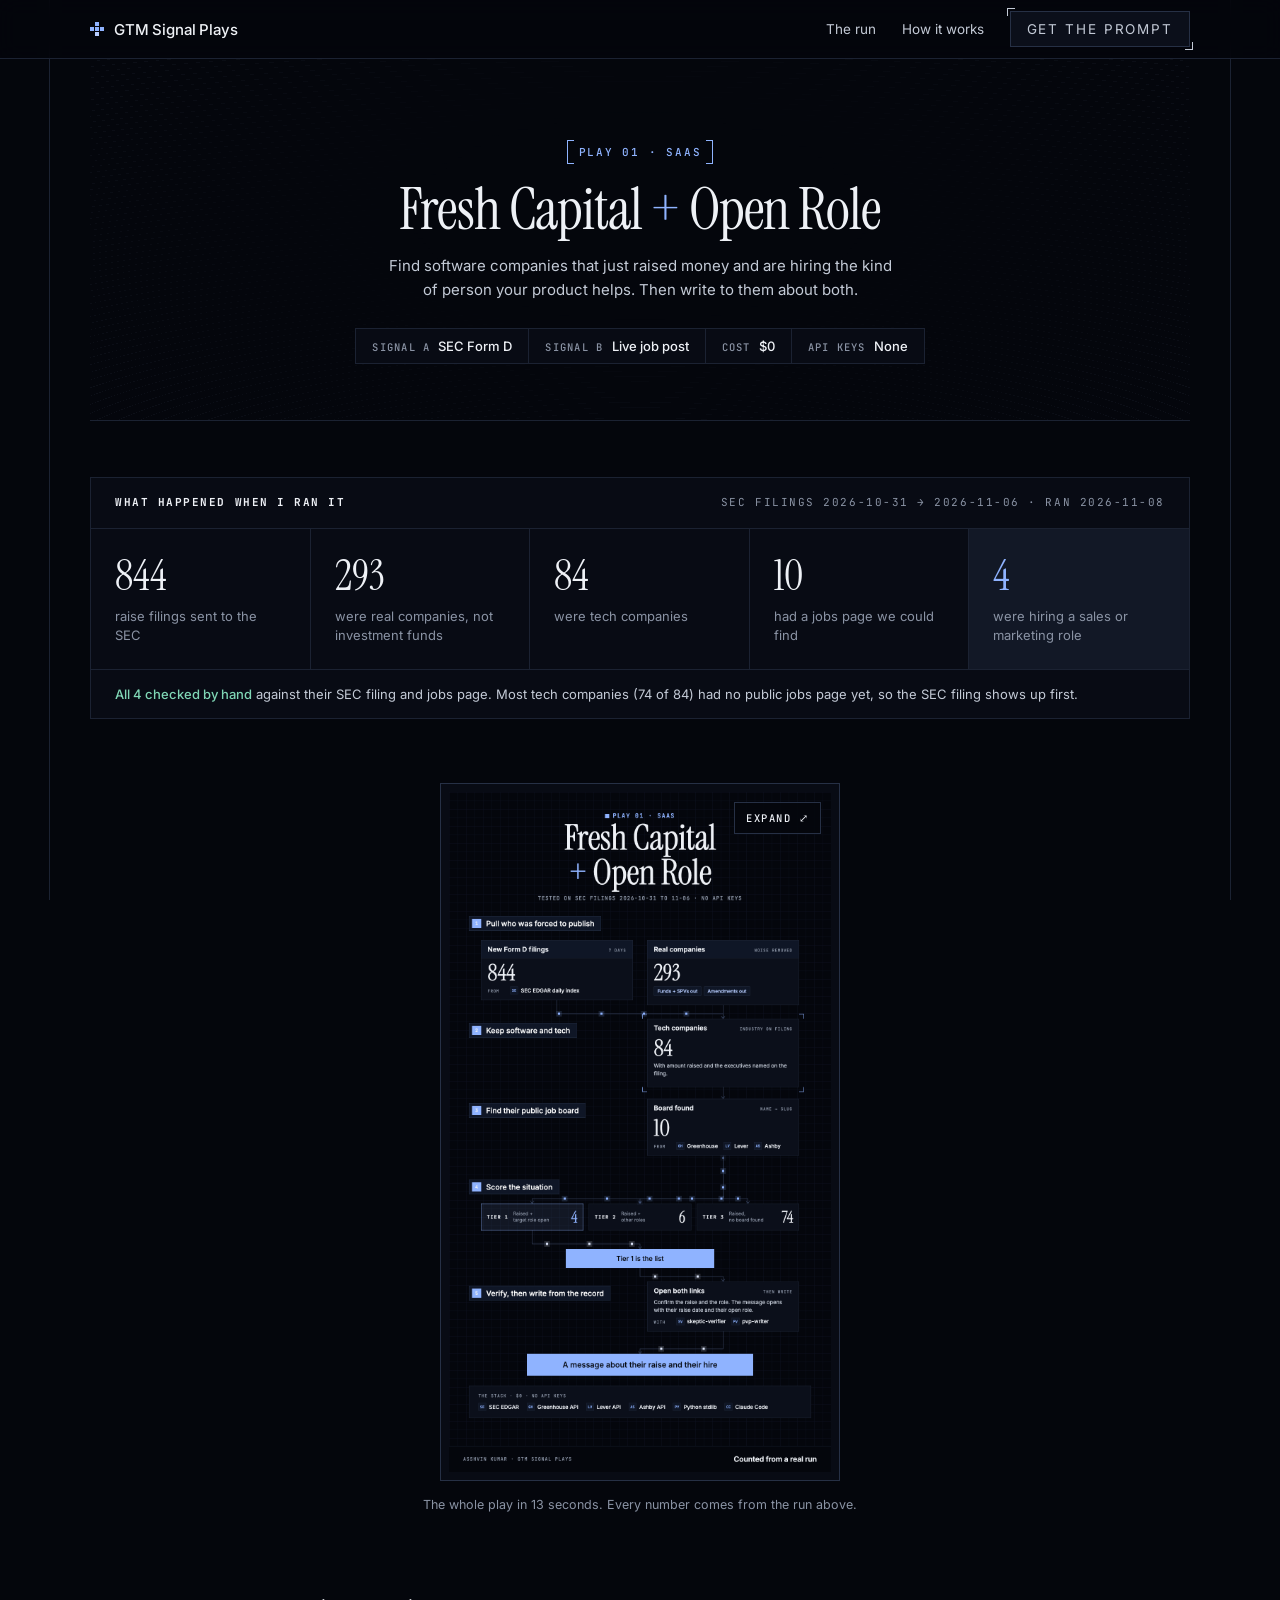
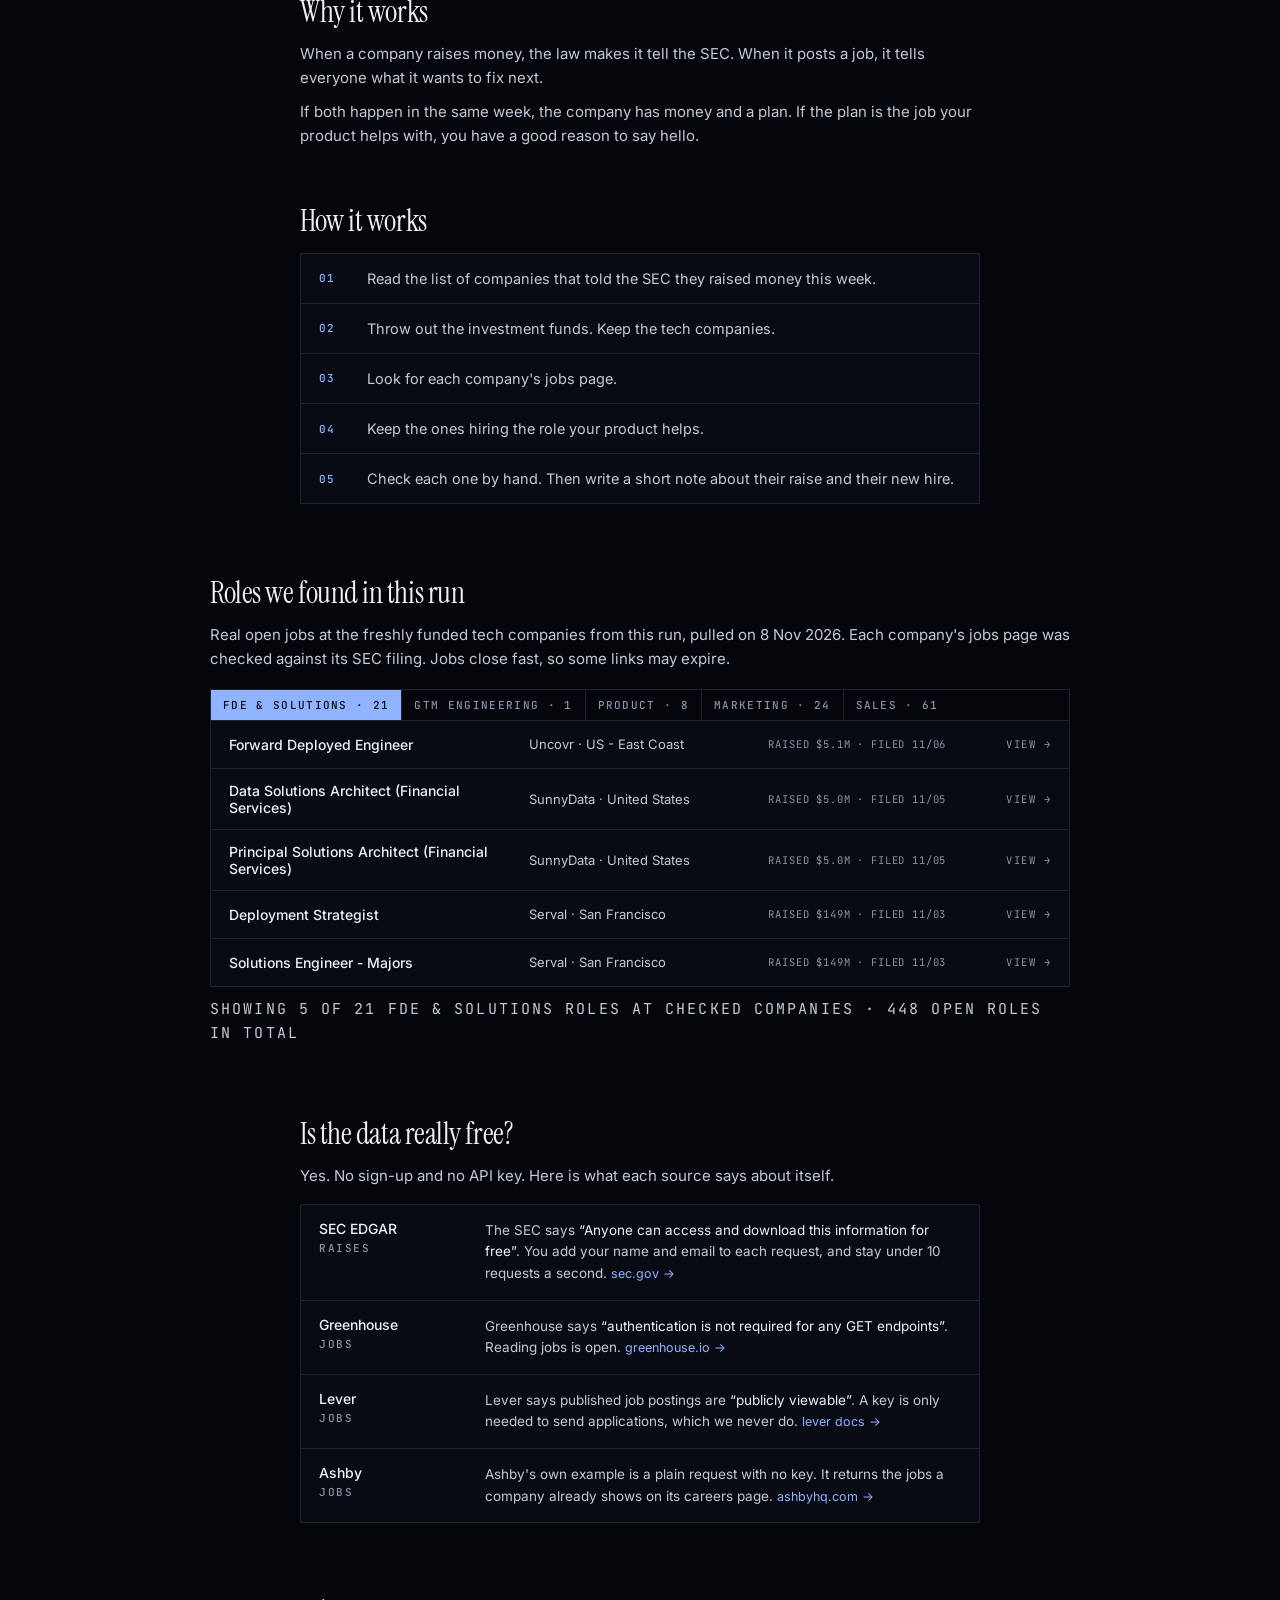
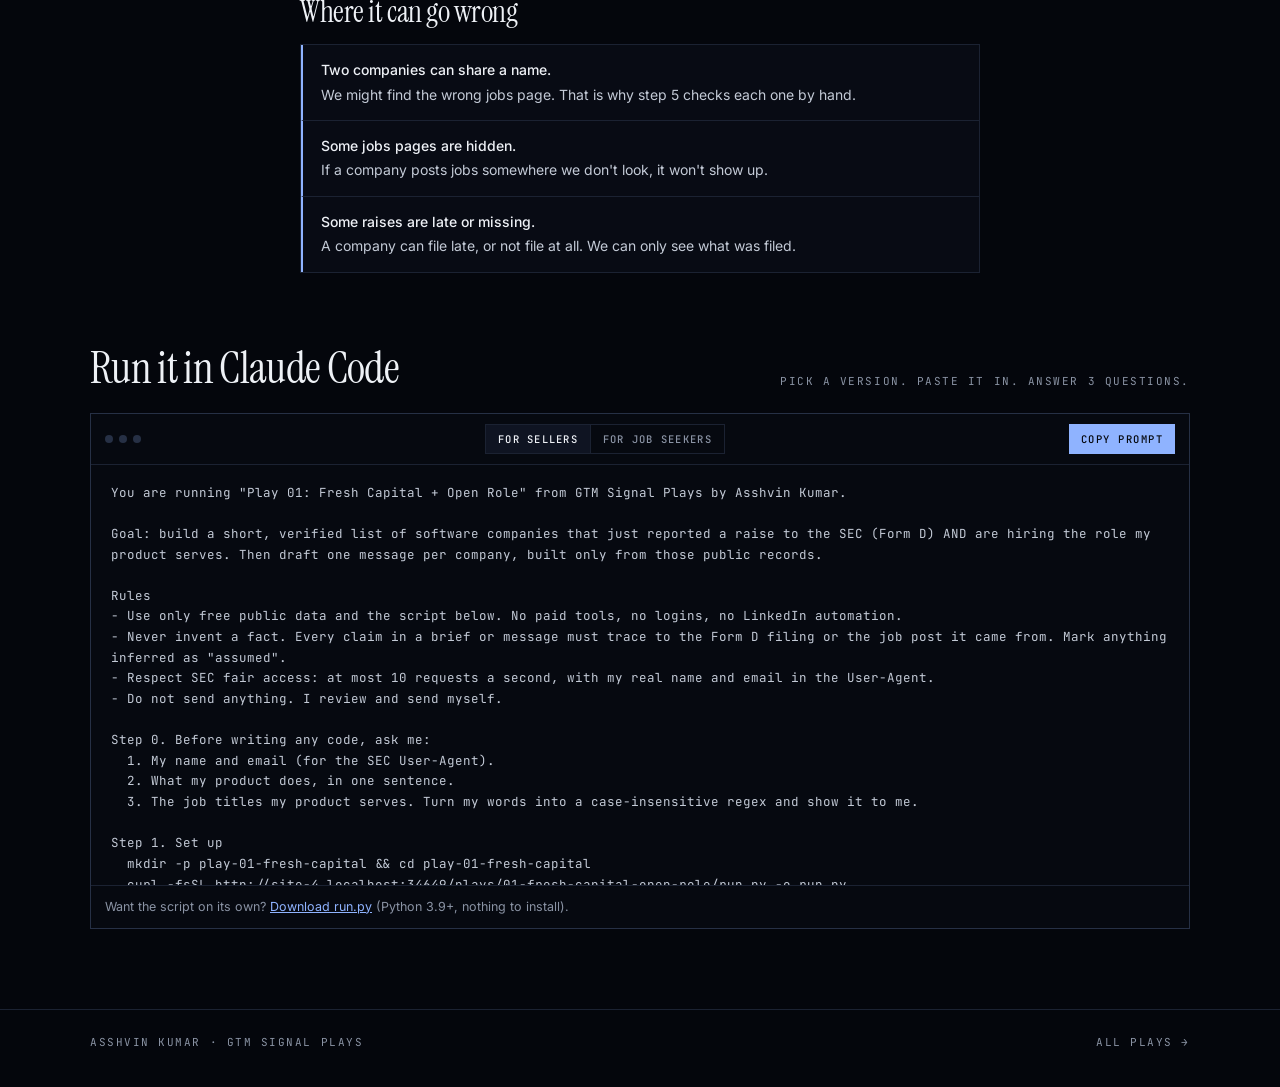
==== plays/01-fresh-capital-open-role/index.html @ 68082cbf "feat: GTM Signal Plays site with Play 01 Co-Authored-By: Claude Opus 5.5 <noreply@anthropic.com>" ====
<!doctype html>
<html lang="en">
<head>
<meta charset="utf-8">
<meta name="viewport" content="width=device-width, initial-scale=1">
<title>Fresh Capital + Open Role · GTM Signal Plays</title>
<meta name="description" content="Play 01: find software companies that just told the SEC they raised money and are hiring the role you help with. Free public data, no API keys, one Claude Code prompt.">
<link rel="preconnect" href="https://fonts.googleapis.com">
<link rel="preconnect" href="https://fonts.gstatic.com" crossorigin>
<link href="https://fonts.googleapis.com/css2?family=Instrument+Serif:ital@0;1&family=Inter:wght@400;500;600&family=JetBrains+Mono:wght@500;600&display=swap" rel="stylesheet">
<link rel="stylesheet" href="../../assets/site.css">
</head>
<body>
<header class="nav">
  <div class="wrap">
    <a class="brand" href="../../"><i></i>GTM Signal Plays</a>
    <nav aria-label="Main navigation"><a href="#receipt">The run</a><a href="#how">How it works</a><a class="cta brackets" href="#prompt">Get the prompt</a></nav>
  </div>
</header>

<main class="wrap">
  <section class="play-head" aria-labelledby="play-title">
    <span class="bracket-tag rise">PLAY 01 · SAAS</span>
    <h1 id="play-title" class="rise d1">Fresh Capital <em>+</em> Open Role</h1>
    <p class="lede rise d2">Find software companies that just raised money and are hiring the kind of person your product helps. Then write to them about both.</p>
    <div class="facts rise d3">
      <span><b>SIGNAL A</b>SEC Form D</span>
      <span><b>SIGNAL B</b>Live job post</span>
      <span><b>COST</b>$0</span>
      <span><b>API KEYS</b>None</span>
    </div>
  </section>

  <section class="receipt2" id="receipt" aria-labelledby="receipt-title">
    <header>
      <h2 id="receipt-title" class="mono">What happened when I ran it</h2>
      <span class="mono" data-r="window_label">Window</span>
    </header>
    <div class="steps-row">
      <div><strong data-r="form_d_new">844</strong><span>raise filings sent to the SEC</span></div>
      <div><strong data-r="operating">293</strong><span>were real companies, not investment funds</span></div>
      <div><strong data-r="tech">84</strong><span>were tech companies</span></div>
      <div><strong data-r="with_board">10</strong><span>had a jobs page we could find</span></div>
      <div><strong data-r="tier1">4</strong><span>were hiring a sales or marketing role</span></div>
    </div>
    <footer><b>All 4 checked by hand</b> against their SEC filing and jobs page. Most tech companies (74 of 84) had no public jobs page yet, so the SEC filing shows up first.</footer>
  </section>

  <figure class="stage" aria-label="Animated diagram of the play">
    <div class="stage-frame">
      <video id="clip" src="graphic.mp4?v=3" poster="poster.png?v=3" autoplay muted loop playsinline width="1080" height="1920"></video>
      <button class="expand" id="expand" type="button" aria-haspopup="dialog">Expand ⤢</button>
    </div>
    <figcaption>The whole play in 13 seconds. Every number comes from the run above.</figcaption>
  </figure>

  <dialog class="lightbox" id="lightbox" aria-label="Diagram, full size">
    <div class="lightbox-bar"><span class="mono">Play 01 · full size · scroll to read</span><button class="close" id="close" type="button">Close ✕</button></div>
    <div class="lightbox-inner">
      <video src="graphic.mp4?v=3" poster="poster.png?v=3" muted loop playsinline width="1080" height="1920"></video>
    </div>
  </dialog>

  <section class="simple" id="how" aria-labelledby="why-title">
    <h2 id="why-title">Why it works</h2>
    <p>When a company raises money, the law makes it tell the SEC. When it posts a job, it tells everyone what it wants to fix next.</p>
    <p>If both happen in the same week, the company has money and a plan. If the plan is the job your product helps with, you have a good reason to say hello.</p>

    <h2 style="margin-top:56px">How it works</h2>
    <ol class="plain-steps">
      <li>Read the list of companies that told the SEC they raised money this week.</li>
      <li>Throw out the investment funds. Keep the tech companies.</li>
      <li>Look for each company's jobs page.</li>
      <li>Keep the ones hiring the role your product helps.</li>
      <li>Check each one by hand. Then write a short note about their raise and their new hire.</li>
    </ol>
  </section>


  <section class="simple wide" id="roles" aria-labelledby="roles-title">
    <h2 id="roles-title">Roles we found in this run</h2>
    <p>Real open jobs at the freshly funded tech companies from this run, pulled on 8 Nov 2026. Each company's jobs page was checked against its SEC filing. Jobs close fast, so some links may expire.</p>
    <div class="filters role-filters" role="group" aria-label="Filter roles"></div>
    <div class="roles" id="roles-list"></div>
    <p class="roles-note mono" id="roles-note"></p>
  </section>

  <section class="simple" aria-labelledby="free-title">
    <h2 id="free-title">Is the data really free?</h2>
    <p>Yes. No sign-up and no API key. Here is what each source says about itself.</p>
    <div class="proof">
      <article><h3>SEC EDGAR<small class="mono">raises</small></h3>
        <p>The SEC says <q>Anyone can access and download this information for free</q>. You add your name and email to each request, and stay under 10 requests a second. <a href="https://www.sec.gov/os/accessing-edgar-data" rel="noopener">sec.gov →</a></p></article>
      <article><h3>Greenhouse<small class="mono">jobs</small></h3>
        <p>Greenhouse says <q>authentication is not required for any GET endpoints</q>. Reading jobs is open. <a href="https://developers.greenhouse.io/job-board.html" rel="noopener">greenhouse.io →</a></p></article>
      <article><h3>Lever<small class="mono">jobs</small></h3>
        <p>Lever says published job postings are <q>publicly viewable</q>. A key is only needed to send applications, which we never do. <a href="https://github.com/lever/postings-api" rel="noopener">lever docs →</a></p></article>
      <article><h3>Ashby<small class="mono">jobs</small></h3>
        <p>Ashby's own example is a plain request with no key. It returns the jobs a company already shows on its careers page. <a href="https://developers.ashbyhq.com/docs/public-job-posting-api" rel="noopener">ashbyhq.com →</a></p></article>
    </div>
  </section>

  <section class="simple" aria-labelledby="oops-title">
    <h2 id="oops-title">Where it can go wrong</h2>
    <div class="oops">
      <div><b>Two companies can share a name.</b>We might find the wrong jobs page. That is why step 5 checks each one by hand.</div>
      <div><b>Some jobs pages are hidden.</b>If a company posts jobs somewhere we don't look, it won't show up.</div>
      <div><b>Some raises are late or missing.</b>A company can file late, or not file at all. We can only see what was filed.</div>
    </div>
  </section>

  <section id="prompt" aria-labelledby="prompt-title">
    <div class="sec-head"><h2 id="prompt-title" style="font:400 44px/1.05 var(--serif)">Run it in Claude Code</h2>
      <p class="mono">Pick a version. Paste it in. Answer 3 questions.</p></div>
    <div class="prompt">
      <div class="prompt-head"><div class="dots" aria-hidden="true"><i></i><i></i><i></i></div><div class="tabs" role="tablist" aria-label="Prompt version"><button class="tab" role="tab" aria-selected="true" data-p="prompt-text">For sellers</button><button class="tab" role="tab" aria-selected="false" data-p="prompt-jobs">For job seekers</button></div>
        <button class="copy" id="copy" type="button">Copy prompt</button></div>
<pre id="prompt-text">You are running "Play 01: Fresh Capital + Open Role" from GTM Signal Plays by Asshvin Kumar.

Goal: build a short, verified list of software companies that just reported a raise to the SEC (Form D) AND are hiring the role my product serves. Then draft one message per company, built only from those public records.

Rules
- Use only free public data and the script below. No paid tools, no logins, no LinkedIn automation.
- Never invent a fact. Every claim in a brief or message must trace to the Form D filing or the job post it came from. Mark anything inferred as "assumed".
- Respect SEC fair access: at most 10 requests a second, with my real name and email in the User-Agent.
- Do not send anything. I review and send myself.

Step 0. Before writing any code, ask me:
  1. My name and email (for the SEC User-Agent).
  2. What my product does, in one sentence.
  3. The job titles my product serves. Turn my words into a case-insensitive regex and show it to me.

Step 1. Set up
  mkdir -p play-01-fresh-capital &amp;&amp; cd play-01-fresh-capital
  curl -fsSL __RUN_PY_URL__ -o run.py
  Read run.py fully. Tell me in 5 bullets what it does and which URLs it calls. It needs Python 3.9+ and nothing else.

Step 2. Run it on the last 14 days
  SEC_USER_AGENT="&lt;my name&gt; &lt;my email&gt;" python3 run.py --days 14 --roles "&lt;regex from step 0&gt;"
  It writes out/&lt;date&gt;/accounts.csv, summary.json and briefs.md. Show me the funnel counts from summary.json.

Step 3. Verify before trusting it
  For every Tier 1 row (or 10 at random if there are more):
  - open the Form D link and confirm the company name, filing date and amount;
  - open the job link and confirm the role is live at the same company. For slug-only matches, compare the board's website, company description and job locations with the filing's state;
  - remove or downgrade any row that fails, and tell me why.
  Save the result as verified.csv.

Step 4. Brief each verified company (5 lines max) in briefs-verified.md
  What they raised and when; the role they opened; who signed the filing; the problem that role is likely hired to fix (mark as assumed); why my product fits that problem.

Step 5. Draft one message per company in messages.md (under 90 words)
  - To the executive named on the filing or the hiring manager.
  - Open with the record: the raise and the open role, with dates. Not with me.
  - Give one useful observation they can act on even if they never reply.
  - End with one low-effort question. No links, no "hope you're well", no fake familiarity.
  Then reread each draft as the buyer: would they forward it to a colleague? Rewrite any that would be deleted.

Step 6. Hand over
  verified.csv, briefs-verified.md, messages.md, and a 3-line summary with the funnel counts. Suggest the --roles regex and --days window for next week's run.</pre>
<pre id="prompt-jobs" hidden>You are running "Play 01 for job seekers: Fresh Capital + Open Role" from GTM Signal Plays by Asshvin Kumar.

Goal: find jobs at software companies that just raised money (SEC Form D) and are hiring for roles that fit my resume. Then help me write a short, honest note for each.

Rules
- Use only free public data and the script below. No logins, no auto-applying, no LinkedIn automation.
- My resume stays on my computer. Read it locally and never upload it anywhere.
- Never invent facts about me or the company. Every claim must trace to my resume, the Form D filing or the job post.

Step 0. Ask me 3 things before doing anything:
  1. The path to my resume on this computer (PDF, DOCX or TXT).
  2. The roles I want (for example: forward deployed engineer, GTM engineer, product manager). Turn them into a case-insensitive regex and show it to me.
  3. Where I can work (cities, remote, countries), plus my name and email for the SEC User-Agent.

Step 1. Read my resume locally. List my top 8 skills and my 3 strongest results with numbers. Let me correct them.

Step 2. Set up
  mkdir -p play-01-jobs &amp;&amp; cd play-01-jobs
  curl -fsSL __RUN_PY_URL__ -o run.py
  Read run.py fully. Tell me in 5 bullets what it does and which URLs it calls.

Step 3. Run it on the last 30 days (the SEC step takes 15 to 20 minutes)
  SEC_USER_AGENT="&lt;my name&gt; &lt;my email&gt;" python3 run.py --days 30 --roles "&lt;regex from step 0&gt;"
  It writes out/&lt;date&gt;/jobs.csv: every open role at those companies, with the raise amount and filing date.

Step 4. Filter and rank
  Keep roles that match my regex and my locations. Check each company's jobs page really belongs to the company on the filing (name, website, job locations vs the filing's state); drop any that fail and tell me why.
  Rank the rest by fit with my resume. Show the top 10 as a table: role, company, location, raised, filed, fit 1-5, one-line why, link.

Step 5. For my top 5, write notes.md:
  - Why this company, now: the raise and the open role, with dates.
  - The 2 parts of my resume that best match the job post, quoted from my resume.
  - A 70-word note to the hiring manager. Open with their news, not with me. No buzzwords.

Step 6. Hand over jobs-shortlist.csv and notes.md. Do not apply or send anything. I do that myself.</pre>
      <div class="prompt-foot">Want the script on its own? <a href="run.py" download>Download run.py</a> (Python 3.9+, nothing to install).</div>
    </div>
  </section>
</main>

<footer class="site">
  <div class="wrap"><span class="mono">Asshvin Kumar · GTM Signal Plays</span><span class="mono"><a href="../../" style="text-decoration:none">All plays →</a></span></div>
</footer>

<!-- Source of truth: plays/01-fresh-capital-open-role/out/2026-11-08/summary.json -->
<script id="receipt-data" type="application/json">
{ "window": "2026-10-31 to 2026-11-06", "run_at": "2026-11-08T22:35:36", "form_d_new": 844, "operating": 293, "tech": 84, "with_board": 10, "tier1": 4 }
</script>
<script>
  const R = JSON.parse(document.getElementById('receipt-data').textContent);
  document.querySelector('[data-r="window_label"]').textContent =
    'SEC filings ' + R.window.replace(' to ', ' → ') + ' · ran ' + R.run_at.slice(0, 10);
  const reduce = window.matchMedia('(prefers-reduced-motion: reduce)').matches;
  const counters = [...document.querySelectorAll('.steps-row [data-r]')];
  const countUp = () => counters.forEach((el) => {
    const target = R[el.dataset.r] || 0;
    if (reduce) { el.textContent = target.toLocaleString('en-US'); return; }
    const t0 = performance.now();
    const tick = (now) => {
      const p = Math.min(1, (now - t0) / 1200), e = 1 - Math.pow(1 - p, 3);
      el.textContent = Math.round(target * e).toLocaleString('en-US');
      if (p < 1) requestAnimationFrame(tick);
    };
    requestAnimationFrame(tick);
  });
  // count up when the receipt scrolls into view
  new IntersectionObserver((entries, obs) => {
    if (entries.some((e) => e.isIntersecting)) { countUp(); obs.disconnect(); }
  }, { threshold: 0.4 }).observe(document.getElementById('receipt'));

  // expand the diagram
  const box = document.getElementById('lightbox');
  const bigVideo = box.querySelector('video');
  const openBox = () => { box.showModal(); box.scrollTop = 0; bigVideo.currentTime = 0; bigVideo.play(); };
  document.getElementById('expand').addEventListener('click', openBox);
  document.getElementById('clip').addEventListener('click', openBox);
  document.getElementById('close').addEventListener('click', () => { bigVideo.pause(); box.close(); });
  box.addEventListener('close', () => bigVideo.pause());

  // prompt: point the download at this site, and copy
  const runUrl = new URL('run.py', location.href).href;
  ['prompt-text', 'prompt-jobs'].forEach((id) => { const el = document.getElementById(id); el.textContent = el.textContent.replace('__RUN_PY_URL__', runUrl); });
  const visiblePrompt = () => document.querySelector('.prompt pre:not([hidden])');
  const btn = document.getElementById('copy');
  btn.addEventListener('click', async () => {
    try { await navigator.clipboard.writeText(visiblePrompt().textContent); btn.textContent = 'Copied'; }
    catch (err) {
      const range = document.createRange(); range.selectNodeContents(visiblePrompt());
      const sel = getSelection(); sel.removeAllRanges(); sel.addRange(range);
      btn.textContent = 'Press Ctrl/Cmd + C';
    }
    setTimeout(() => { btn.textContent = 'Copy prompt'; }, 2000);
  });
</script>
<script id="roles-data" type="application/json">{"as_of":"2026-11-08","counts":{"FDE & solutions":21,"GTM engineering":1,"Product":8,"Marketing":24,"Sales":61},"total_open_roles_all_boards":448,"examples":{"FDE & solutions":[{"t":"Forward Deployed Engineer","c":"Uncovr","l":"US - East Coast","u":"https://jobs.ashbyhq.com/uncovr/be4db295-6b96-481f-9317-132d60fc0b0c","r":5144983,"f":"11/06"},{"t":"Data Solutions Architect (Financial Services)","c":"SunnyData","l":"United States","u":"https://jobs.ashbyhq.com/SunnyData/aa21adce-fc31-410c-86a1-2ed83b9a596f","r":4995000,"f":"11/05"},{"t":"Principal Solutions Architect (Financial Services)","c":"SunnyData","l":"United States","u":"https://jobs.ashbyhq.com/SunnyData/d81ce62f-5dd7-439e-9d0b-adffde1616fe","r":4995000,"f":"11/05"},{"t":"Deployment Strategist","c":"Serval","l":"San Francisco","u":"https://jobs.ashbyhq.com/Serval/565c665a-c632-448b-87c5-849bc095de05","r":149212926,"f":"11/03"},{"t":"Solutions Engineer - Majors","c":"Serval","l":"San Francisco","u":"https://jobs.ashbyhq.com/Serval/c77d8ff1-2f28-409e-9afc-56317b8e7e41","r":149212926,"f":"11/03"}],"GTM engineering":[{"t":"GTM Systems","c":"Legora","l":"New York City","u":"https://jobs.ashbyhq.com/legora/a465beed-5aac-4fdf-9a79-fca07c11fe3c","r":220820026,"f":"11/04"}],"Product":[{"t":"Head of Product","c":"Multiply Labs","l":"San Francisco","u":"https://jobs.lever.co/multiplylabs/7117520e-6a09-4321-9dcc-b2d1e7708f2e","r":52250260,"f":"11/05"},{"t":"Senior Product Manager - Monetization ","c":"Legora","l":"New York City","u":"https://jobs.ashbyhq.com/legora/2dfdbd92-5307-49a0-80ab-fa95824474f0","r":220820026,"f":"11/04"},{"t":"Senior Product Manager - Enterprise","c":"Legora","l":"New York City","u":"https://jobs.ashbyhq.com/legora/ff561bd0-36a7-4471-8c79-3e2dc830854f","r":220820026,"f":"11/04"}],"Marketing":[{"t":"Product Marketing Lead","c":"Serval","l":"San Francisco","u":"https://jobs.ashbyhq.com/Serval/204d22ce-8b83-4c56-9810-b40dcbcc9ca2","r":149212926,"f":"11/03"},{"t":"Senior Strategic Field Marketing Manager, West","c":"Serval","l":"San Francisco","u":"https://jobs.ashbyhq.com/Serval/f89aa732-8b6c-4c8c-9b7b-de5e6b396440","r":149212926,"f":"11/03"},{"t":"B2C Marketing Lead","c":"Summer","l":"Remote - U.S.","u":"https://job-boards.greenhouse.io/summer/jobs/8197806003","r":1566779,"f":"11/02"},{"t":"Senior Product Marketing Manager, Pricing and Packaging","c":"Legora","l":"New York City","u":"https://jobs.ashbyhq.com/legora/08a90694-c366-4d82-a9da-72f80e7b0340","r":220820026,"f":"11/04"},{"t":"Senior Product Marketing Manager, Partnerships","c":"Legora","l":"New York City","u":"https://jobs.ashbyhq.com/legora/134bcd91-ac6e-41d6-82be-fdbf5c6dd989","r":220820026,"f":"11/04"}],"Sales":[{"t":"Business Development Manager","c":"Contoro","l":"Buena Park, CA","u":"https://jobs.ashbyhq.com/contoro/5fbb4778-6b11-4bf8-82f7-650bd7edfe83","r":10999943,"f":"11/05"},{"t":"VP of Commercial Strategy & Partnerships","c":"Multiply Labs","l":"San Francisco","u":"https://jobs.lever.co/multiplylabs/5e5b9acb-f0c6-4dd7-86a6-5cb39c003c77","r":52250260,"f":"11/05"},{"t":"Account Executive, Majors - West","c":"Serval","l":"San Francisco","u":"https://jobs.ashbyhq.com/Serval/5d3e213d-cdda-458e-a57f-b39ab1cb7456","r":149212926,"f":"11/03"},{"t":"Sales Manager, Mid-Market - East","c":"Serval","l":"New York","u":"https://jobs.ashbyhq.com/Serval/0ba1342d-9714-4653-a2bd-bb1cccb89ad1","r":149212926,"f":"11/03"},{"t":"Account Executive, SMB","c":"Legora","l":"Denver","u":"https://jobs.ashbyhq.com/legora/41ce10ab-8cb7-4923-a2e3-819875689a7c","r":220820026,"f":"11/04"}]}}</script>
<script>
  // roles from the run
  const RD = JSON.parse(document.getElementById('roles-data').textContent);
  const list = document.getElementById('roles-list'), bar = document.querySelector('.role-filters');
  const money = (n) => n == null ? 'amount not filed' : '$' + (n >= 1e6 ? (n / 1e6).toFixed(n >= 1e8 ? 0 : 1) + 'M' : Math.round(n / 1e3) + 'K');
  const esc = (t) => String(t).replace(/[&<>"]/g, (c) => ({ '&': '&amp;', '<': '&lt;', '>': '&gt;', '"': '&quot;' }[c]));
  const draw = (b) => {
    list.innerHTML = RD.examples[b].map((r) => `<a class="role" href="${esc(r.u)}" target="_blank" rel="noopener">
      <span class="role-t">${esc(r.t)}</span><span class="role-c">${esc(r.c)} · ${esc(r.l)}</span>
      <span class="role-m mono">raised ${money(r.r)} · filed ${esc(r.f)}</span><span class="role-go mono">View →</span></a>`).join('');
    document.getElementById('roles-note').textContent =
      'Showing ' + RD.examples[b].length + ' of ' + RD.counts[b] + ' ' + b + ' roles at checked companies · ' + RD.total_open_roles_all_boards + ' open roles in total';
    bar.querySelectorAll('.filter').forEach((x) => x.setAttribute('aria-pressed', String(x.dataset.b === b)));
  };
  Object.keys(RD.examples).forEach((b) => {
    const btn = document.createElement('button'); btn.className = 'filter'; btn.dataset.b = b;
    btn.textContent = b + ' · ' + RD.counts[b]; btn.addEventListener('click', () => draw(b)); bar.appendChild(btn);
  });
  draw('FDE & solutions');

  // prompt tabs
  document.querySelectorAll('.tab').forEach((t) => t.addEventListener('click', () => {
    document.querySelectorAll('.tab').forEach((x) => x.setAttribute('aria-selected', String(x === t)));
    ['prompt-text', 'prompt-jobs'].forEach((id) => { document.getElementById(id).hidden = id !== t.dataset.p; });
  }));
</script>
</body>
</html>
---- assets/site.css ----
/* GTM Signal Plays · Asshvin Kumar
   Dark navy system: framed column, thin borders, serif + light-blue accent, mono labels, bracket corners. */
:root {
  --bg: #04060c; --bg-2: #080b14; --panel: #0b0f1a; --panel-2: #0f1422;
  --line: #1b2232; --line-2: #263045;
  --ink: #eef1f6; --ink-2: #c3cad6; --muted: #8a93a4; --dim: #5d6678;
  --accent: #8fb3ff; --accent-2: #b7cdff; --accent-ink: #06090f; --accent-soft: rgba(143,179,255,.08);
  --ok: #7fd6b5;
  --serif: 'Instrument Serif', Georgia, serif;
  --sans: Inter, system-ui, -apple-system, sans-serif;
  --mono: 'JetBrains Mono', ui-monospace, Menlo, monospace;
  --ease: cubic-bezier(.16, 1, .3, 1);
  --frame: 1180px;
}
* { box-sizing: border-box; margin: 0; padding: 0; }
html { -webkit-text-size-adjust: 100%; scroll-behavior: smooth; }
body { background: var(--bg); color: var(--ink); font: 400 14.5px/1.6 var(--sans); -webkit-font-smoothing: antialiased; }
/* framed center column, like a page ruler */
body::before { content: ""; position: fixed; inset: 0; max-width: var(--frame); margin: 0 auto; pointer-events: none; z-index: 0;
  border-left: 1px solid var(--line); border-right: 1px solid var(--line); }
main, header, footer { position: relative; z-index: 1; }
a { color: inherit; }
img, video { display: block; max-width: 100%; }
.wrap { max-width: var(--frame); margin: 0 auto; padding: 0 40px; }
.mono { font-family: var(--mono); letter-spacing: .14em; text-transform: uppercase; font-size: 11px; color: var(--muted); }

/* corner brackets helper */
.brackets { position: relative; }
.brackets::before, .brackets::after { content: ""; position: absolute; width: 7px; height: 7px; border-color: var(--ink-2); border-style: solid; }
.brackets::before { top: -4px; left: -4px; border-width: 1px 0 0 1px; }
.brackets::after { bottom: -4px; right: -4px; border-width: 0 1px 1px 0; }

/* nav */
.nav { position: sticky; top: 0; z-index: 20; background: rgba(4,6,12,.82); backdrop-filter: blur(10px); border-bottom: 1px solid var(--line); }
.nav .wrap { display: flex; align-items: center; justify-content: space-between; height: 58px; }
.brand { display: flex; align-items: center; gap: 10px; text-decoration: none; font: 500 15px var(--sans); letter-spacing: -.01em; }
.brand i { width: 14px; height: 14px; display: grid; grid-template-columns: repeat(3, 1fr); gap: 1px; }
.brand i::before { content: ""; grid-column: 2; width: 4px; height: 4px; background: var(--accent); box-shadow: -5px 5px 0 var(--accent), 0 5px 0 var(--accent), 5px 5px 0 var(--accent), 0 10px 0 var(--accent-2); }
.nav nav { display: flex; align-items: center; gap: 26px; }
.nav nav a { font: 400 13.5px var(--sans); color: var(--ink-2); text-decoration: none; transition: color .2s; }
.nav nav a:hover { color: var(--ink); }
.cta { font: 500 11.5px var(--mono); letter-spacing: .14em; text-transform: uppercase; color: var(--ink); text-decoration: none;
  padding: 9px 16px; border: 1px solid var(--line-2); background: var(--panel); }
.cta:hover { border-color: var(--ink-2); }

/* hero */
.hero { position: relative; padding: 96px 40px 72px; text-align: center; overflow: hidden; border-bottom: 1px solid var(--line); }
.hero::before { content: ""; position: absolute; inset: -40% -10% 0; pointer-events: none; opacity: .9;
  background: repeating-radial-gradient(ellipse 120% 90% at 50% 120%, transparent 0 17px, rgba(160,180,220,.07) 17px 18px);
  -webkit-mask-image: radial-gradient(ellipse at 50% 60%, transparent 18%, #000 70%); mask-image: radial-gradient(ellipse at 50% 60%, transparent 18%, #000 70%); }
.hero > * { position: relative; }
.bracket-tag { display: inline-block; position: relative; padding: 5px 12px; font: 500 11px var(--mono); letter-spacing: .16em; color: var(--accent); text-transform: uppercase; }
.bracket-tag::before, .bracket-tag::after { content: ""; position: absolute; top: 0; bottom: 0; width: 6px; border: 1px solid var(--accent); }
.bracket-tag::before { left: 0; border-right: 0; }
.bracket-tag::after { right: 0; border-left: 0; }
h1.display { font: 400 clamp(38px, 5.2vw, 64px)/1.04 var(--serif); letter-spacing: -.02em; margin: 18px auto 14px; max-width: 760px; }
h1.display em, .play-head h1 em { font-style: normal; color: var(--accent); }
.lede { max-width: 520px; margin: 0 auto; color: var(--ink-2); font-size: 15px; }
.byline { margin-top: 18px; font-size: 13px; color: var(--muted); }
.byline b { color: var(--ink); font-weight: 500; }

/* signal x signal = play: one bordered strip, cells share borders */
.equation { display: grid; grid-template-columns: 1fr 40px 1fr 40px 1fr; border-bottom: 1px solid var(--line); }
.eq-box { padding: 26px 28px; }
.eq-box h3 { font: 500 15px var(--sans); margin: 10px 0 4px; }
.eq-box p { font-size: 13.5px; color: var(--muted); line-height: 1.55; }
.eq-box.play { background: var(--accent-soft); }
.eq-box.play .mono { color: var(--accent); }
.eq-op { display: grid; place-items: center; font: 400 22px var(--serif); color: var(--dim); border-left: 1px solid var(--line); border-right: 1px solid var(--line); }

/* sections */
.sec { padding: 64px 0 80px; }
.sec-head { display: flex; justify-content: space-between; align-items: end; gap: 20px; margin-bottom: 22px; flex-wrap: wrap; }
.sec-head h2 { font: 400 32px/1.05 var(--serif); letter-spacing: -.015em; }
.filters { display: flex; gap: 0; flex-wrap: wrap; border: 1px solid var(--line); }
.filter { font: 500 11px var(--mono); letter-spacing: .12em; text-transform: uppercase; padding: 8px 12px; border: 0; border-right: 1px solid var(--line);
  background: transparent; color: var(--muted); cursor: pointer; transition: color .2s, background .2s; }
.filter:last-child { border-right: 0; }
.filter:hover { color: var(--ink); }
.filter[aria-pressed="true"] { background: var(--accent); color: var(--accent-ink); }
.filter:focus-visible, .copy:focus-visible, .play-card:focus-visible, .expand:focus-visible, .close:focus-visible { outline: 1px solid var(--accent); outline-offset: 3px; }

/* play cards: one bordered grid */
.grid { display: grid; grid-template-columns: repeat(3, 1fr); border-top: 1px solid var(--line); border-left: 1px solid var(--line); }
.play-card { position: relative; display: flex; flex-direction: column; gap: 12px; padding: 24px; min-height: 236px; text-decoration: none;
  border-right: 1px solid var(--line); border-bottom: 1px solid var(--line); background: var(--bg-2); transition: background .3s var(--ease); }
a.play-card:hover { background: var(--panel-2); }
.play-card::before, .play-card::after { content: ""; position: absolute; width: 9px; height: 9px; opacity: 0; border-color: var(--accent); border-style: solid; transition: all .3s var(--ease); }
.play-card::before { top: 14px; left: 14px; border-width: 1px 0 0 1px; }
.play-card::after { bottom: 14px; right: 14px; border-width: 0 1px 1px 0; }
a.play-card:hover::before { opacity: 1; top: 8px; left: 8px; }
a.play-card:hover::after { opacity: 1; bottom: 8px; right: 8px; }
.play-card .top { display: flex; justify-content: space-between; align-items: center; }
.play-card h3 { font: 400 24px/1.1 var(--serif); }
.play-card p { font-size: 13.5px; color: var(--muted); line-height: 1.55; }
.sig { display: flex; gap: 6px; flex-wrap: wrap; align-items: center; }
.sig span { font: 500 10.5px var(--mono); letter-spacing: .1em; text-transform: uppercase; color: var(--ink-2); border: 1px solid var(--line-2); padding: 4px 8px; }
.sig b { font: 400 14px var(--serif); color: var(--dim); }
.card-foot { margin-top: auto; display: flex; justify-content: space-between; align-items: center; padding-top: 14px; border-top: 1px solid var(--line); }
.status { font: 500 10.5px var(--mono); letter-spacing: .12em; text-transform: uppercase; padding: 4px 8px; }
.status.ran { color: var(--accent-ink); background: var(--accent); }
.status.queued { color: var(--muted); border: 1px solid var(--line-2); }
.play-card.queued { background: var(--bg); }
.play-card.queued h3 { color: var(--ink-2); }
.play-card[hidden] { display: none; }

/* play page */
.play-head { position: relative; text-align: center; padding: 80px 40px 56px; overflow: hidden; border-bottom: 1px solid var(--line); }
.play-head::before { content: ""; position: absolute; inset: -40% -10% 0; pointer-events: none;
  background: repeating-radial-gradient(ellipse 120% 90% at 50% 120%, transparent 0 17px, rgba(160,180,220,.06) 17px 18px);
  -webkit-mask-image: radial-gradient(ellipse at 50% 60%, transparent 22%, #000 72%); mask-image: radial-gradient(ellipse at 50% 60%, transparent 22%, #000 72%); }
.play-head > * { position: relative; }
.play-head h1 { font: 400 clamp(34px, 4.6vw, 58px)/1.04 var(--serif); letter-spacing: -.02em; margin: 16px 0 14px; white-space: nowrap; }
.facts { display: inline-flex; flex-wrap: wrap; justify-content: center; margin: 26px auto 0; border: 1px solid var(--line); background: var(--bg-2); }
.facts span { padding: 9px 16px; font: 500 13px var(--sans); border-right: 1px solid var(--line); }
.facts span:last-child { border-right: 0; }
.facts span b { font: 500 10.5px var(--mono); letter-spacing: .12em; color: var(--muted); margin-right: 8px; }

.receipt2 { margin: 56px 0 64px; border: 1px solid var(--line); background: var(--bg-2); }
.receipt2 header { display: flex; justify-content: space-between; align-items: center; gap: 12px; flex-wrap: wrap; padding: 16px 24px; border-bottom: 1px solid var(--line); }
.receipt2 header .mono:first-child { color: var(--ink); }
.steps-row { display: grid; grid-template-columns: repeat(5, 1fr); }
.steps-row div { padding: 26px 24px 24px; border-right: 1px solid var(--line); }
.steps-row div:last-child { border-right: 0; background: var(--accent-soft); }
.steps-row strong { display: block; font: 400 42px/1 var(--serif); font-variant-numeric: tabular-nums; margin-bottom: 10px; }
.steps-row div:last-child strong { color: var(--accent); }
.steps-row span { display: block; font-size: 13px; color: var(--muted); line-height: 1.45; }
.receipt2 footer { padding: 14px 24px; border-top: 1px solid var(--line); font-size: 13px; color: var(--ink-2); }
.receipt2 footer b { color: var(--ok); font-weight: 500; }

.stage { display: flex; flex-direction: column; align-items: center; margin: 0 0 80px; }
.stage-frame { position: relative; width: min(400px, 100%); border: 1px solid var(--line-2); padding: 8px; background: var(--bg-2); }
.stage-frame video { width: 100%; height: auto; aspect-ratio: 9 / 16; background: var(--bg); cursor: zoom-in; }
.expand { position: absolute; top: 18px; right: 18px; font: 500 10.5px var(--mono); letter-spacing: .14em; text-transform: uppercase;
  background: rgba(4,6,12,.85); color: var(--ink); border: 1px solid var(--line-2); padding: 8px 11px; cursor: pointer; transition: border-color .2s; }
.expand:hover { border-color: var(--accent); }
.stage figcaption { margin-top: 14px; font-size: 12.5px; color: var(--muted); }

/* full-size viewer: the diagram at its real 1080px width, scroll to read */
dialog.lightbox { width: 100vw; height: 100vh; max-width: none; max-height: none; margin: 0; border: 0; padding: 0; background: rgba(4,6,12,.94); overflow: auto; }
dialog.lightbox::backdrop { background: rgba(4,6,12,.94); }
.lightbox-inner { width: min(1080px, 100%); margin: 0 auto; padding: 64px 0 48px; }
dialog.lightbox video { width: 100%; height: auto; display: block; border: 1px solid var(--line-2); background: var(--bg); }
.lightbox-bar { position: fixed; top: 0; left: 0; right: 0; display: flex; justify-content: space-between; align-items: center; padding: 12px 20px;
  background: rgba(4,6,12,.9); border-bottom: 1px solid var(--line); z-index: 2; }
.close { font: 500 10.5px var(--mono); letter-spacing: .14em; text-transform: uppercase; background: var(--accent); color: var(--accent-ink); border: 0; padding: 8px 12px; cursor: pointer; }

.simple { max-width: 680px; margin: 0 auto 72px; }
.simple h2 { font: 400 30px/1.1 var(--serif); letter-spacing: -.015em; margin-bottom: 14px; }
.simple > p { font-size: 15px; color: var(--ink-2); margin-bottom: 10px; }
.plain-steps { list-style: none; counter-reset: s; margin-top: 16px; border: 1px solid var(--line); }
.plain-steps li { counter-increment: s; display: grid; grid-template-columns: 34px 1fr; align-items: center; gap: 14px; padding: 13px 18px;
  font-size: 14.5px; color: var(--ink-2); border-bottom: 1px solid var(--line); background: var(--bg-2); }
.plain-steps li:last-child { border-bottom: 0; }
.plain-steps li::before { content: "0" counter(s); font: 500 11px var(--mono); letter-spacing: .1em; color: var(--accent); }
.proof { margin-top: 16px; border: 1px solid var(--line); }
.proof article { display: grid; grid-template-columns: 150px 1fr; gap: 16px; padding: 15px 18px; border-bottom: 1px solid var(--line); background: var(--bg-2); }
.proof article:last-child { border-bottom: 0; }
.proof h3 { font: 500 14px var(--sans); }
.proof h3 small { display: block; margin-top: 4px; }
.proof p { font-size: 13.5px; color: var(--ink-2); }
.proof q { color: var(--ink); }
.proof a { color: var(--accent); font-size: 12.5px; text-decoration: none; }
.oops { margin-top: 16px; border: 1px solid var(--line); }
.oops div { padding: 14px 18px; font-size: 14px; color: var(--ink-2); border-bottom: 1px solid var(--line); background: var(--bg-2); border-left: 2px solid var(--accent); }
.oops div:last-child { border-bottom: 0; }
.oops div b { display: block; color: var(--ink); font-weight: 500; margin-bottom: 2px; }

/* prompt block */
.prompt { border: 1px solid var(--line-2); background: #060910; margin: 4px 0 80px; }
.prompt-head { display: flex; justify-content: space-between; align-items: center; gap: 12px; padding: 10px 14px; border-bottom: 1px solid var(--line); }
.prompt-head .dots { display: flex; gap: 6px; }
.prompt-head .dots i { width: 8px; height: 8px; border-radius: 50%; background: var(--line-2); }
.copy { font: 500 10.5px var(--mono); letter-spacing: .14em; text-transform: uppercase; background: var(--accent); color: var(--accent-ink); border: 0; padding: 8px 12px; cursor: pointer; white-space: nowrap; }
.copy:hover { background: var(--accent-2); }
.prompt pre { padding: 18px 20px; overflow: auto; max-height: 420px; font: 400 12.5px/1.65 var(--mono); color: var(--ink-2); white-space: pre-wrap; }
.prompt-foot { padding: 11px 14px; border-top: 1px solid var(--line); font-size: 12.5px; color: var(--muted); }
.prompt-foot a { color: var(--accent); }

footer.site { border-top: 1px solid var(--line); padding: 24px 0 36px; }
footer.site .wrap { display: flex; justify-content: space-between; gap: 16px; flex-wrap: wrap; }

@media (prefers-reduced-motion: no-preference) {
  .rise { animation: rise .8s var(--ease) both; }
  .rise.d1 { animation-delay: .08s; } .rise.d2 { animation-delay: .16s; } .rise.d3 { animation-delay: .24s; }
  @keyframes rise { from { opacity: 0; transform: translateY(12px); } }
}
@media (max-width: 900px) {
  .wrap { padding: 0 20px; }
  .grid { grid-template-columns: 1fr 1fr; }
  .equation { grid-template-columns: 1fr; }
  .eq-op { border: 0; border-top: 1px solid var(--line); border-bottom: 1px solid var(--line); padding: 4px 0; }
  .play-head h1 { white-space: normal; }
  .steps-row { grid-template-columns: 1fr 1fr; }
  .steps-row div { border-bottom: 1px solid var(--line); }
  .steps-row div:nth-child(2n) { border-right: 0; }
  .steps-row div:last-child { grid-column: 1 / -1; }
  .proof article { grid-template-columns: 1fr; gap: 6px; }
}
@media (max-width: 600px) {
  .grid { grid-template-columns: 1fr; }
  .nav nav a:not(.cta) { display: none; }
  .hero { padding: 64px 20px 48px; }
  .play-head { padding: 56px 20px 40px; }
  .facts span { border-right: 0; border-bottom: 1px solid var(--line); width: 50%; }
}

/* roles found in the run */
.simple.wide { max-width: 860px; }
.role-filters { margin: 18px 0 0; border-bottom: 0; }
.roles { border: 1px solid var(--line); }
.role { display: grid; grid-template-columns: 1.4fr 1.1fr 1fr 64px; align-items: center; gap: 14px; padding: 13px 18px;
  text-decoration: none; border-bottom: 1px solid var(--line); background: var(--bg-2); transition: background .2s; }
.role:last-child { border-bottom: 0; }
.role:hover { background: var(--panel-2); }
.role:hover .role-go { color: var(--accent); }
.role-t { font: 500 14px var(--sans); color: var(--ink); }
.role-c { font-size: 13px; color: var(--ink-2); }
.role-m { font-size: 10.5px; color: var(--muted); letter-spacing: .08em; }
.role-go { font-size: 10.5px; text-align: right; color: var(--muted); }
.roles-note { margin-top: 10px; font-size: 10.5px; }

/* prompt tabs */
.tabs { display: flex; border: 1px solid var(--line); }
.tab { font: 500 10.5px var(--mono); letter-spacing: .12em; text-transform: uppercase; padding: 7px 12px; background: transparent;
  color: var(--muted); border: 0; border-right: 1px solid var(--line); cursor: pointer; }
.tab:last-child { border-right: 0; }
.tab[aria-selected="true"] { background: var(--panel-2); color: var(--ink); }
.tab:focus-visible { outline: 1px solid var(--accent); outline-offset: 2px; }

@media (max-width: 760px) {
  .role { grid-template-columns: 1fr auto; gap: 4px 12px; }
  .role-c, .role-m { grid-column: 1; }
  .role-go { grid-row: 1; grid-column: 2; }
}
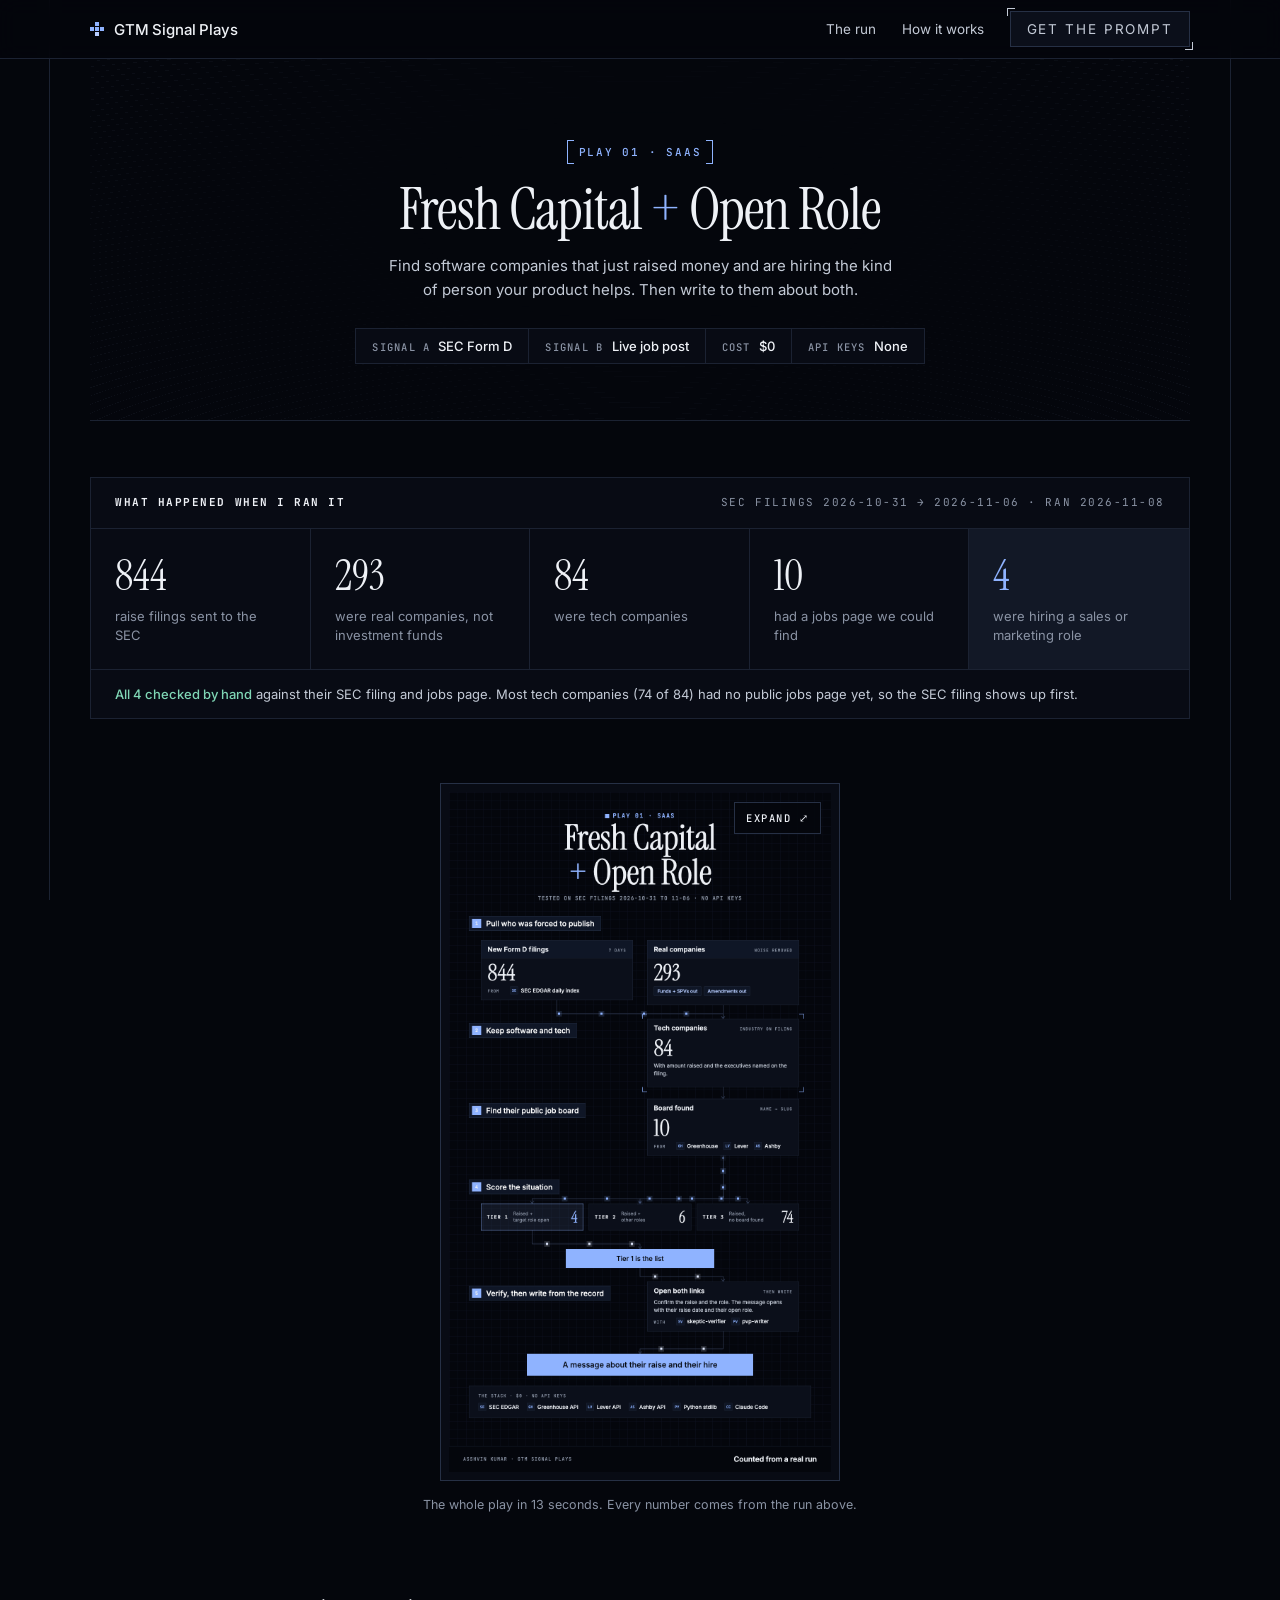
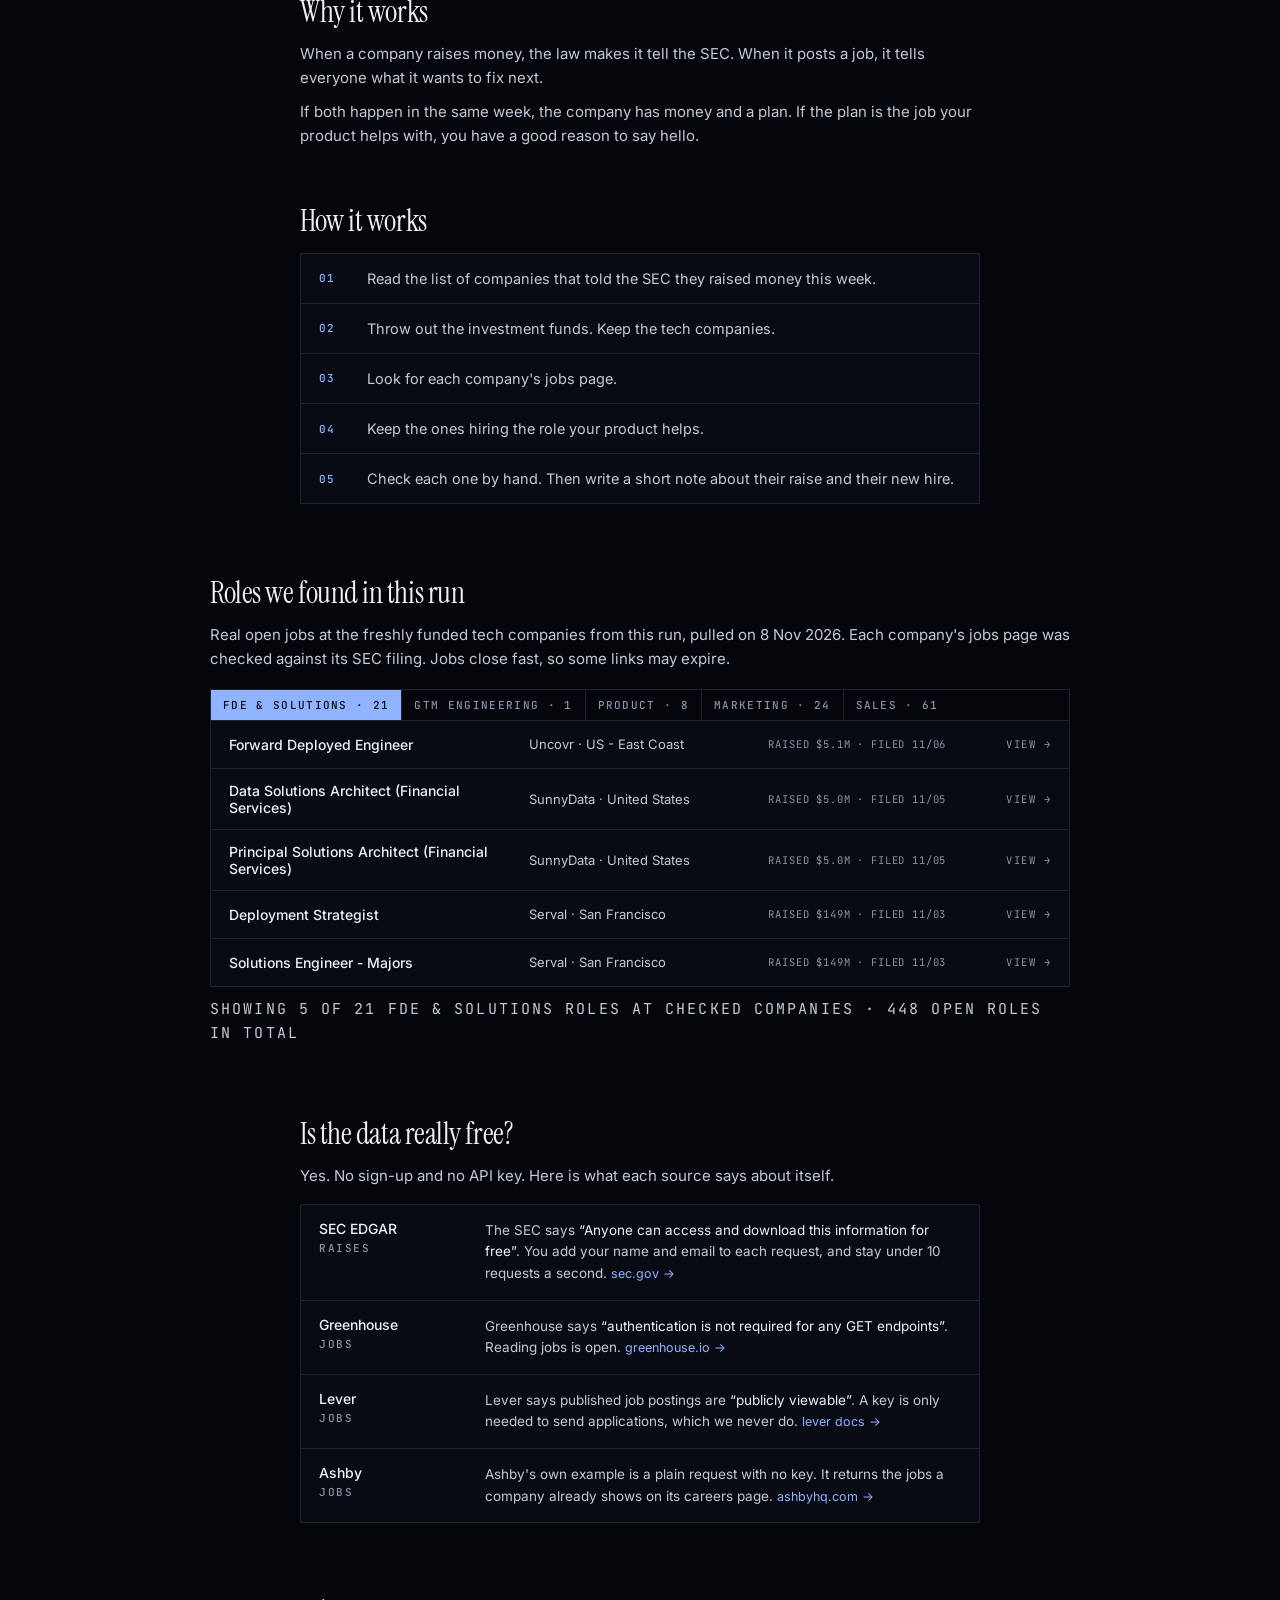
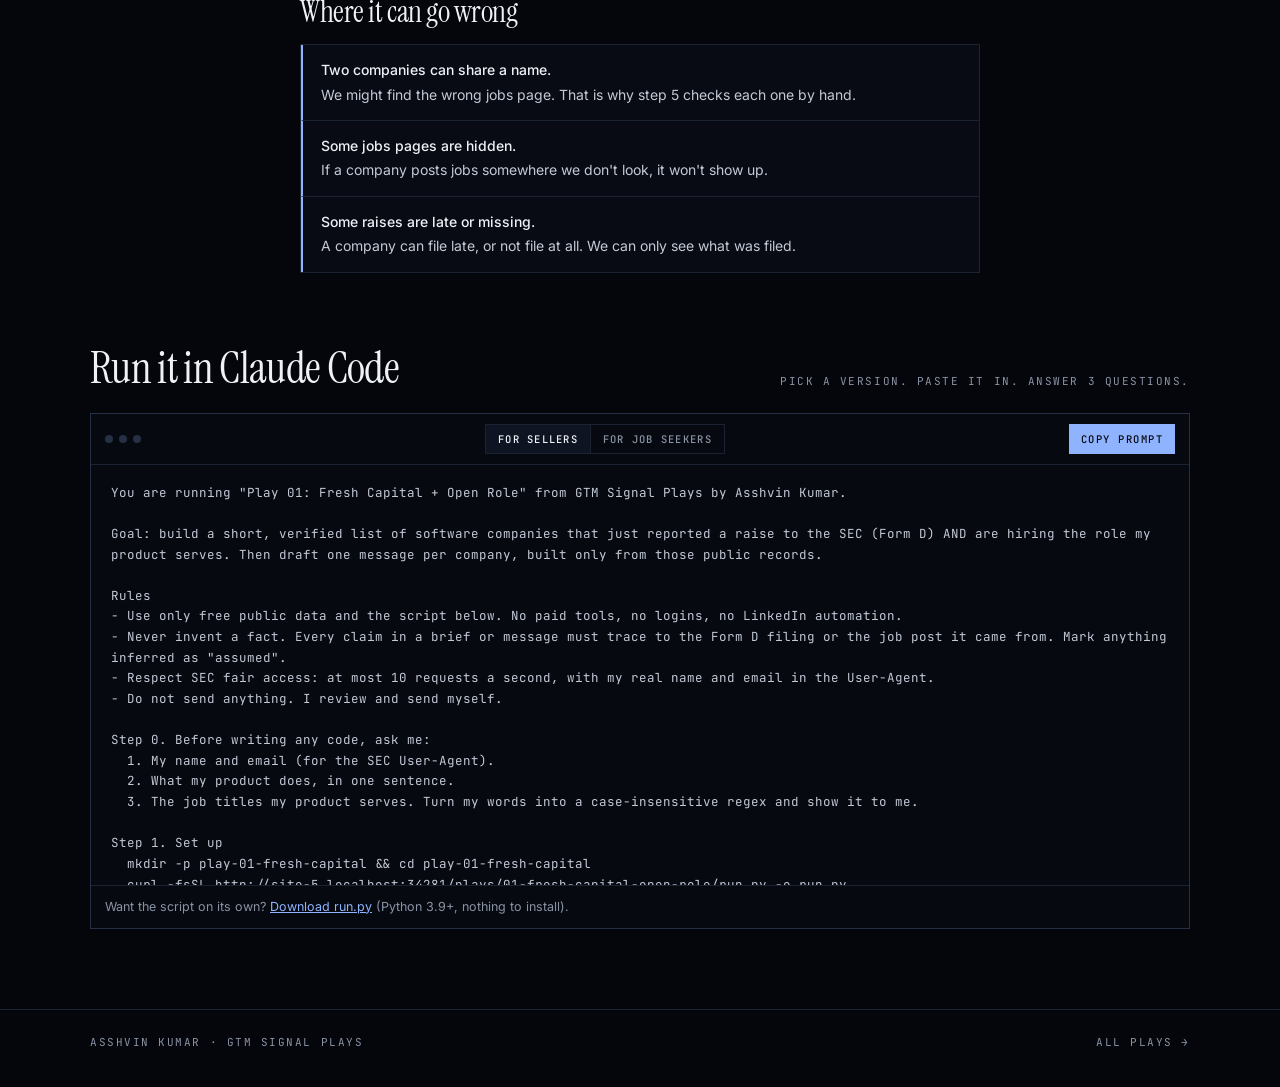
==== commit 99793b3e: "feat: add Google Tag Manager and click tracking Co-Authored-By: Claude Opus 5.5 <noreply@anthropic.c" ====
--- a/plays/01-fresh-capital-open-role/index.html
+++ b/plays/01-fresh-capital-open-role/index.html
@@ -2,6 +2,13 @@
 <html lang="en">
 <head>
 <meta charset="utf-8">
+<!-- Google Tag Manager -->
+<script>(function(w,d,s,l,i){w[l]=w[l]||[];w[l].push({'gtm.start':
+new Date().getTime(),event:'gtm.js'});var f=d.getElementsByTagName(s)[0],
+j=d.createElement(s),dl=l!='dataLayer'?'&l='+l:'';j.async=true;j.src=
+'https://www.googletagmanager.com/gtm.js?id='+i+dl;f.parentNode.insertBefore(j,f);
+})(window,document,'script','dataLayer','GTM-PZ93NR5M');</script>
+<!-- End Google Tag Manager -->
 <meta name="viewport" content="width=device-width, initial-scale=1">
 <title>Fresh Capital + Open Role · GTM Signal Plays</title>
 <meta name="description" content="Play 01: find software companies that just told the SEC they raised money and are hiring the role you help with. Free public data, no API keys, one Claude Code prompt.">
@@ -11,6 +18,10 @@
 <link rel="stylesheet" href="../../assets/site.css">
 </head>
 <body>
+<!-- Google Tag Manager (noscript) -->
+<noscript><iframe src="https://www.googletagmanager.com/ns.html?id=GTM-PZ93NR5M"
+height="0" width="0" style="display:none;visibility:hidden"></iframe></noscript>
+<!-- End Google Tag Manager (noscript) -->
 <header class="nav">
   <div class="wrap">
     <a class="brand" href="../../"><i></i>GTM Signal Plays</a>
@@ -279,5 +290,6 @@
     ['prompt-text', 'prompt-jobs'].forEach((id) => { document.getElementById(id).hidden = id !== t.dataset.p; });
   }));
 </script>
+<script src="../../assets/track.js" defer></script>
 </body>
 </html>
